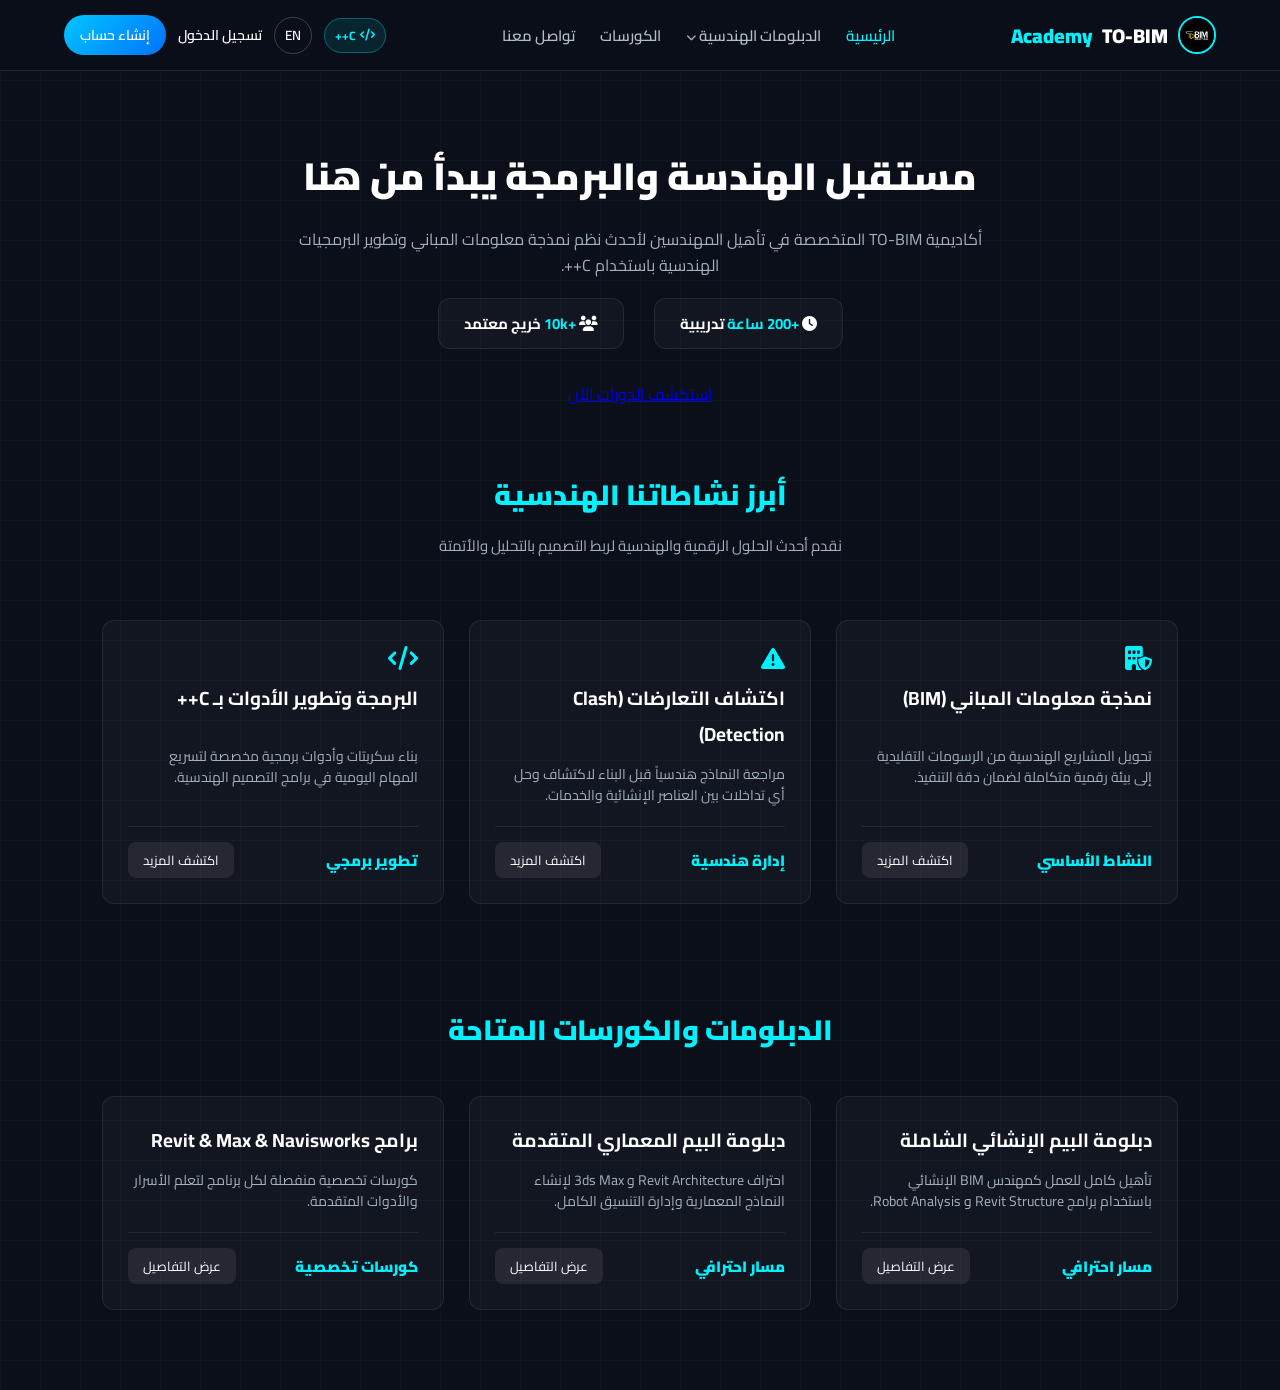
==== index.html @ 8591f216 "Refine course descriptions in index.html Updated course descriptions for clarity and removed unneces" ====
<!DOCTYPE html>
<html lang="ar" dir="rtl">
<head>
    <meta charset="UTF-8">
    <meta name="viewport" content="width=device-width, initial-scale=1.0">
    <title>TO-BIM Academy</title>
    <link rel="icon" type="image/jpeg" href="TOBIM.jpg">
    <link rel="stylesheet" href="css/style.css">
    <link href="https://fonts.googleapis.com/css2?family=Cairo:wght@300;400;600;700;900&display=swap" rel="stylesheet">
    <link rel="stylesheet" href="https://cdnjs.cloudflare.com/ajax/libs/font-awesome/6.4.0/css/all.min.css">
</head>
<body>
    <header class="header">
        <a href="index.html" class="logo">
            <img src="TOBIM.jpg" alt="TO-BIM Logo"> TO-BIM <span>Academy</span>
        </a>
        <nav class="navbar">
            <a href="index.html" class="active">الرئيسية</a>
            <div class="dropdown">
                <a href="#">الدبلومات الهندسية <i class="fas fa-chevron-down" style="font-size: 10px;"></i></a>
                <div class="dropdown-content">
                    <a href="structural-bim.html">البيم الإنشائي</a>
                    <a href="architectural-bim.html">البيم المعماري</a>
                </div>
            </div>
            <a href="courses.html">الكورسات</a>
            <a href="contact.html">تواصل معنا</a>
        </nav>
        <div class="header-actions">
            <span class="tech-badge"><i class="fa-solid fa-code"></i> C++</span>
            <button class="lang-btn">EN</button>
            <a href="#" class="login-btn">تسجيل الدخول</a>
            <a href="#" class="register-btn">إنشاء حساب</a>
        </div>
    </header>

    <section class="page-hero">
        <div>
            <h1>مستقبل الهندسة والبرمجة يبدأ من هنا</h1>
            <p>أكاديمية TO-BIM المتخصصة في تأهيل المهندسين لأحدث نظم نمذجة معلومات المباني وتطوير البرمجيات الهندسية باستخدام C++.</p>
            <div class="stats-bar">
                <div class="stat-item"><i class="fa-solid fa-clock"></i> <span>+200 ساعة</span> تدريبية</div>
                <div class="stat-item"><i class="fa-solid fa-users"></i> <span>+10k</span> خريج معتمد</div>
            </div>
            <a href="courses.html" class="btn btn-main">استكشف الدورات الآن</a>
        </div>
    </section>

    <div style="padding: 20px 8% 10px 8%; text-align: center;">
        <h2 style="font-size: 28px; font-weight: 900; margin-bottom: 10px; color: var(--accent-color);">أبرز نشاطاتنا الهندسية</h2>
        <p style="color: #a4b0be; font-size: 15px; margin-bottom: 30px;">نقدم أحدث الحلول الرقمية والهندسية لربط التصميم بالتحليل والأتمتة</p>
    </div>

    <div class="courses-container">
        <div class="course-card">
            <h3><i class="fa-solid fa-building-shield" style="color: var(--accent-color); margin-bottom: 10px; display: block; font-size: 24px;"></i> نمذجة معلومات المباني (BIM)</h3>
            <p>تحويل المشاريع الهندسية من الرسومات التقليدية إلى بيئة رقمية متكاملة لضمان دقة التنفيذ.</p>
            <div class="course-footer"><span class="price">النشاط الأساسي</span><a href="structural-bim.html" class="details-btn">اكتشف المزيد</a></div>
        </div>
        <div class="course-card">
            <h3><i class="fa-solid fa-triangle-exclamation" style="color: var(--accent-color); margin-bottom: 10px; display: block; font-size: 24px;"></i> اكتشاف التعارضات (Clash Detection)</h3>
            <p>مراجعة النماذج هندسياً قبل البناء لاكتشاف وحل أي تداخلات بين العناصر الإنشائية والخدمات.</p>
            <div class="course-footer"><span class="price">إدارة هندسية</span><a href="courses.html" class="details-btn">اكتشف المزيد</a></div>
        </div>
        <div class="course-card">
            <h3><i class="fa-solid fa-code" style="color: var(--accent-color); margin-bottom: 10px; display: block; font-size: 24px;"></i> البرمجة وتطوير الأدوات بـ C++</h3>
            <p>بناء سكربتات وأدوات برمجية مخصصة لتسريع المهام اليومية في برامج التصميم الهندسية.</p>
            <div class="course-footer"><span class="price">تطوير برمجي</span><a href="courses.html" class="details-btn">اكتشف المزيد</a></div>
        </div>
    </div>

    <div style="padding: 20px 8% 10px 8%; text-align: center;">
        <h2 style="font-size: 28px; font-weight: 900; margin-bottom: 10px; color: var(--accent-color);">الدبلومات والكورسات المتاحة</h2>
    </div>

    <div class="courses-container">
        <div class="course-card">
            <h3>دبلومة البيم الإنشائي الشاملة</h3>
            <p>تأهيل كامل للعمل كمهندس BIM الإنشائي باستخدام برامج Revit Structure و Robot Analysis.</p>
            <div class="course-footer"><span class="price">مسار احترافي</span><a href="structural-bim.html" class="details-btn">عرض التفاصيل</a></div>
        </div>
        <div class="course-card">
            <h3>دبلومة البيم المعماري المتقدمة</h3>
            <p>احتراف Revit Architecture و 3ds Max لإنشاء النماذج المعمارية وإدارة التنسيق الكامل.</p>
            <div class="course-footer"><span class="price">مسار احترافي</span><a href="architectural-bim.html" class="details-btn">عرض التفاصيل</a></div>
        </div>
        <div class="course-card">
            <h3>برامج Revit & Max & Navisworks</h3>
            <p>كورسات تخصصية منفصلة لكل برنامج لتعلم الأسرار والأدوات المتقدمة.</p>
            <div class="course-footer"><span class="price">كورسات تخصصية</span><a href="courses.html" class="details-btn">عرض التفاصيل</a></div>
        </div>
    </div>
    
    <script src="js/script.js"></script>
</body>
</html>
---- css/style.css ----
* {
    margin: 0;
    padding: 0;
    box-sizing: border-box;
    font-family: 'Cairo', sans-serif;
}

:root {
    --bg-main: #0b0f19;
    --text-color: #ffffff;
    --accent-color: #00f2fe;
}

body {
    background-color: var(--bg-main);
    color: var(--text-color);
    overflow-x: hidden;
    background-image: linear-gradient(rgba(255, 255, 255, 0.02) 1px, transparent 1px),
                      linear-gradient(90deg, rgba(255, 255, 255, 0.02) 1px, transparent 1px);
    background-size: 40px 40px;
}

.header {
    position: fixed;
    top: 0;
    left: 0;
    width: 100%;
    display: flex;
    justify-content: space-between;
    align-items: center;
    padding: 15px 5%;
    background: rgba(11, 15, 25, 0.95);
    backdrop-filter: blur(10px);
    z-index: 1000;
    border-bottom: 1px solid rgba(255, 255, 255, 0.1);
}

.logo {
    font-size: 20px;
    font-weight: 900;
    color: #fff;
    text-decoration: none;
    display: flex;
    align-items: center;
    gap: 10px;
}

.logo img {
    width: 38px;
    height: 38px;
    border-radius: 50%;
    object-fit: cover;
    border: 2px solid var(--accent-color);
}

.logo span {
    color: var(--accent-color);
}

.navbar {
    display: flex;
    align-items: center;
    gap: 25px;
}

.navbar a {
    text-decoration: none;
    color: #b2bec3;
    font-weight: 600;
    font-size: 15px;
    transition: 0.3s;
}

.navbar a:hover, .navbar a.active {
    color: var(--accent-color);
}

.dropdown {
    position: relative;
}

.dropdown-content {
    position: absolute;
    top: 100%;
    right: 0;
    background: #121826;
    min-width: 180px;
    box-shadow: 0 10px 25px rgba(0,0,0,0.5);
    border-radius: 8px;
    overflow: hidden;
    display: none;
    border: 1px solid rgba(255, 255, 255, 0.08);
    z-index: 1100;
}

.dropdown-content a {
    color: #fff;
    padding: 12px 16px;
    display: block;
    text-align: right;
    font-size: 14px;
}

.dropdown-content a:hover {
    background: rgba(0, 242, 254, 0.1);
    color: var(--accent-color);
}

.dropdown:hover .dropdown-content {
    display: block;
}

.header-actions {
    display: flex;
    align-items: center;
    gap: 12px;
}

.tech-badge {
    background: rgba(0, 242, 254, 0.1);
    color: var(--accent-color);
    border: 1px solid rgba(0, 242, 254, 0.3);
    padding: 5px 10px;
    border-radius: 20px;
    font-size: 12px;
    font-weight: 700;
    display: flex;
    align-items: center;
    gap: 5px;
}

.lang-btn {
    background: transparent;
    border: 1px solid rgba(255, 255, 255, 0.2);
    color: #fff;
    padding: 5px 10px;
    border-radius: 20px;
    cursor: pointer;
    font-weight: 600;
    transition: 0.3s;
}

.login-btn {
    color: #fff;
    text-decoration: none;
    font-weight: 600;
    font-size: 14px;
}

.register-btn {
    background: linear-gradient(135deg, #00c6ff, #0072ff);
    padding: 7px 16px;
    border-radius: 20px;
    color: #fff !important;
    font-weight: 600;
    text-decoration: none;
    font-size: 14px;
}

.page-hero {
    padding: 140px 5% 40px 5%;
    text-align: center;
}

.page-hero h1 {
    font-size: 38px;
    font-weight: 900;
    margin-bottom: 15px;
}

.page-hero p {
    font-size: 16px;
    color: #a4b0be;
    max-width: 700px;
    margin: 0 auto 20px auto;
    line-height: 1.6;
}

.stats-bar {
    display: flex;
    justify-content: center;
    gap: 30px;
    margin-bottom: 30px;
}

.stat-item {
    background: rgba(255, 255, 255, 0.03);
    border: 1px solid rgba(255, 255, 255, 0.08);
    padding: 10px 25px;
    border-radius: 12px;
    font-weight: 700;
    font-size: 15px;
}

.stat-item span {
    color: var(--accent-color);
}

.courses-container {
    padding: 20px 8% 80px 8%;
    display: grid;
    grid-template-columns: repeat(auto-fit, minmax(300px, 1fr));
    gap: 25px;
}

.course-card {
    background: rgba(255, 255, 255, 0.03);
    border: 1px solid rgba(255, 255, 255, 0.08);
    border-radius: 12px;
    padding: 25px;
    transition: 0.3s;
    display: flex;
    flex-direction: column;
    justify-content: space-between;
}

.course-card:hover {
    transform: translateY(-5px);
    border-color: var(--accent-color);
}

.course-card h3 {
    font-size: 19px;
    margin-bottom: 12px;
    color: #fff;
}

.course-card p {
    color: #a4b0be;
    font-size: 14px;
    line-height: 1.5;
    margin-bottom: 20px;
}

.course-footer {
    display: flex;
    justify-content: space-between;
    align-items: center;
    border-top: 1px solid rgba(255, 255, 255, 0.08);
    padding-top: 15px;
}

.price {
    font-weight: 900;
    color: var(--accent-color);
    font-size: 15px;
}

.details-btn {
    text-decoration: none;
    color: #fff;
    background: rgba(255, 255, 255, 0.08);
    padding: 6px 15px;
    border-radius: 8px;
    font-size: 13px;
    transition: 0.3s;
}

.details-btn:hover {
    background: var(--accent-color);
    color: #0b0f19;
}

body.structural-theme {
    --bg-main: #121212;
    --accent-color: #fbc531;
}
body.structural-theme .page-hero h1 { color: #fbc531; }
body.structural-theme .register-btn { background: #fbc531; color: #121212 !important; }

body.architectural-theme {
    --bg-main: #0c1b2a;
    --accent-color: #48dbfb;
}
body.architectural-theme .page-hero h1 { color: #48dbfb; }
body.architectural-theme .register-btn { background: #48dbfb; color: #0c1b2a !important; }

body.contact-theme {
    --bg-main: #0f172a;
    --accent-color: #06b6d4;
}
body.contact-theme .page-hero h1 { color: #06b6d4; }
body.contact-theme .register-btn { background: #06b6d4; color: #0f172a !important; }
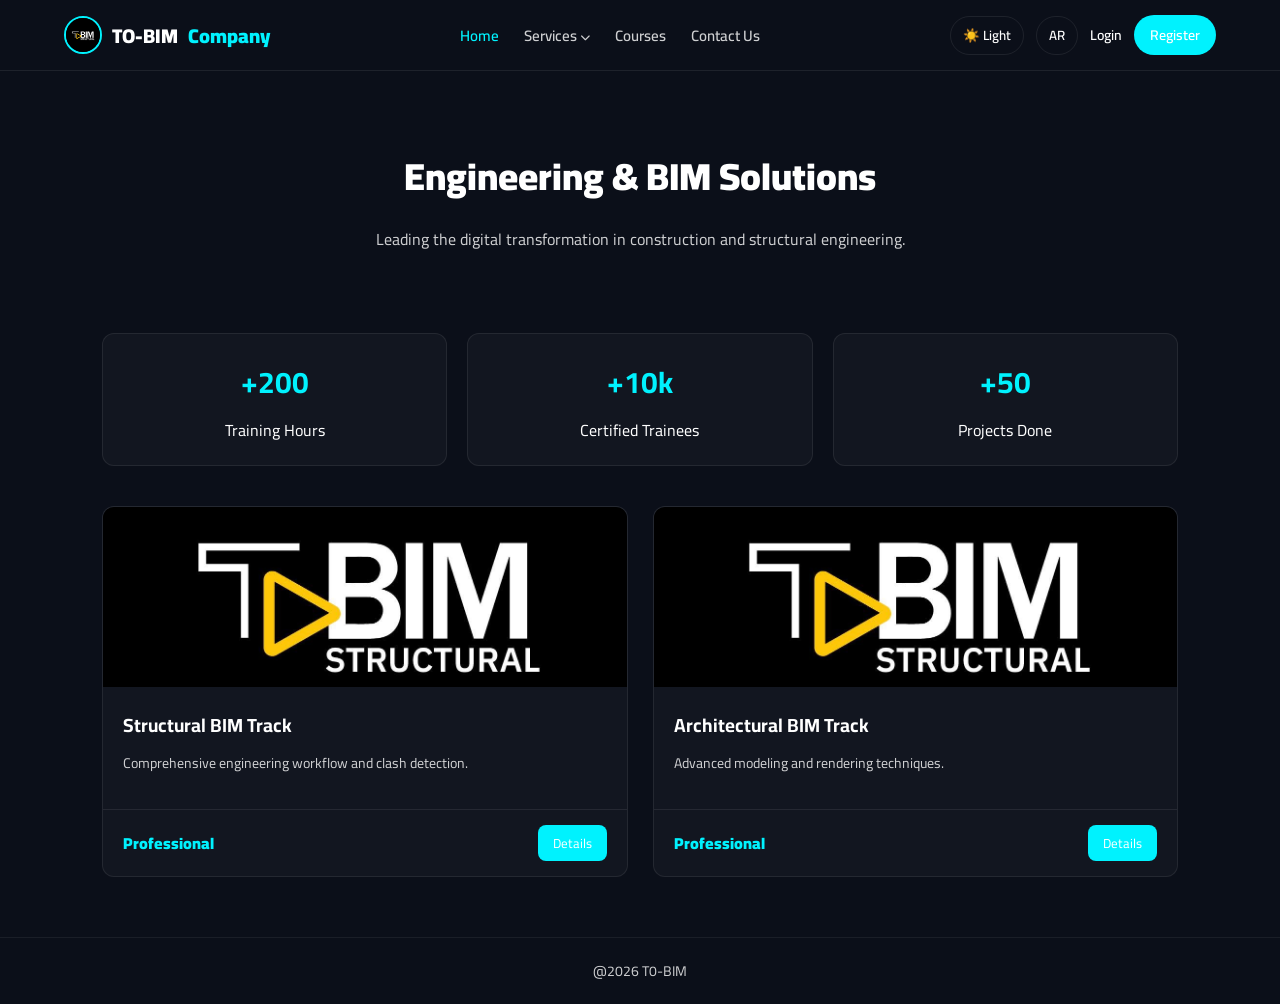
==== commit 6c8b6fd8: "Update index.html for language and content changes" ====
--- a/index.html
+++ b/index.html
@@ -1,96 +1,89 @@
 <!DOCTYPE html>
-<html lang="ar" dir="rtl">
+<html lang="en" dir="ltr">
 <head>
     <meta charset="UTF-8">
     <meta name="viewport" content="width=device-width, initial-scale=1.0">
-    <title>TO-BIM Academy</title>
+    <title>TO-BIM</title>
     <link rel="icon" type="image/jpeg" href="TOBIM.jpg">
     <link rel="stylesheet" href="css/style.css">
     <link href="https://fonts.googleapis.com/css2?family=Cairo:wght@300;400;600;700;900&display=swap" rel="stylesheet">
     <link rel="stylesheet" href="https://cdnjs.cloudflare.com/ajax/libs/font-awesome/6.4.0/css/all.min.css">
 </head>
-<body>
+<body class="dark-mode">
     <header class="header">
         <a href="index.html" class="logo">
-            <img src="TOBIM.jpg" alt="TO-BIM Logo"> TO-BIM <span>Academy</span>
+            <img src="TOBIM.jpg" alt="TO-BIM Logo"> TO-BIM <span>Company</span>
         </a>
         <nav class="navbar">
-            <a href="index.html" class="active">الرئيسية</a>
+            <a href="index.html" class="active">Home</a>
             <div class="dropdown">
-                <a href="#">الدبلومات الهندسية <i class="fas fa-chevron-down" style="font-size: 10px;"></i></a>
+                <a href="#">Services <i class="fas fa-chevron-down" style="font-size: 10px;"></i></a>
                 <div class="dropdown-content">
-                    <a href="structural-bim.html">البيم الإنشائي</a>
-                    <a href="architectural-bim.html">البيم المعماري</a>
+                    <a href="structural-bim.html">Structural BIM</a>
+                    <a href="architectural-bim.html">Architectural BIM</a>
                 </div>
             </div>
-            <a href="courses.html">الكورسات</a>
-            <a href="contact.html">تواصل معنا</a>
+            <a href="courses.html">Courses</a>
+            <a href="contact.html">Contact Us</a>
         </nav>
         <div class="header-actions">
-            <span class="tech-badge"><i class="fa-solid fa-code"></i> C++</span>
-            <button class="lang-btn">EN</button>
-            <a href="#" class="login-btn">تسجيل الدخول</a>
-            <a href="#" class="register-btn">إنشاء حساب</a>
+            <button class="mode-btn">☀️ Light</button>
+            <button class="lang-btn">AR</button>
+            <a href="#" class="login-btn">Login</a>
+            <a href="#" class="register-btn">Register</a>
         </div>
     </header>
 
     <section class="page-hero">
         <div>
-            <h1>مستقبل الهندسة والبرمجة يبدأ من هنا</h1>
-            <p>أكاديمية TO-BIM المتخصصة في تأهيل المهندسين لأحدث نظم نمذجة معلومات المباني وتطوير البرمجيات الهندسية باستخدام C++.</p>
-            <div class="stats-bar">
-                <div class="stat-item"><i class="fa-solid fa-clock"></i> <span>+200 ساعة</span> تدريبية</div>
-                <div class="stat-item"><i class="fa-solid fa-users"></i> <span>+10k</span> خريج معتمد</div>
-            </div>
-            <a href="courses.html" class="btn btn-main">استكشف الدورات الآن</a>
+            <h1>Engineering & BIM Solutions</h1>
+            <p>Leading the digital transformation in construction and structural engineering.</p>
         </div>
     </section>
 
-    <div style="padding: 20px 8% 10px 8%; text-align: center;">
-        <h2 style="font-size: 28px; font-weight: 900; margin-bottom: 10px; color: var(--accent-color);">أبرز نشاطاتنا الهندسية</h2>
-        <p style="color: #a4b0be; font-size: 15px; margin-bottom: 30px;">نقدم أحدث الحلول الرقمية والهندسية لربط التصميم بالتحليل والأتمتة</p>
+    <div class="stats-container">
+        <div class="stat-card">
+            <h3>+200</h3>
+            <p>Training Hours</p>
+        </div>
+        <div class="stat-card">
+            <h3>+10k</h3>
+            <p>Certified Trainees</p>
+        </div>
+        <div class="stat-card">
+            <h3>+50</h3>
+            <p>Projects Done</p>
+        </div>
     </div>
 
     <div class="courses-container">
         <div class="course-card">
-            <h3><i class="fa-solid fa-building-shield" style="color: var(--accent-color); margin-bottom: 10px; display: block; font-size: 24px;"></i> نمذجة معلومات المباني (BIM)</h3>
-            <p>تحويل المشاريع الهندسية من الرسومات التقليدية إلى بيئة رقمية متكاملة لضمان دقة التنفيذ.</p>
-            <div class="course-footer"><span class="price">النشاط الأساسي</span><a href="structural-bim.html" class="details-btn">اكتشف المزيد</a></div>
+            <img src="TOBIM.jpg" alt="Structural Project">
+            <div class="course-content">
+                <h3>Structural BIM Track</h3>
+                <p>Comprehensive engineering workflow and clash detection.</p>
+            </div>
+            <div class="course-footer">
+                <span class="price">Professional</span>
+                <a href="structural-bim.html" class="details-btn">Details</a>
+            </div>
         </div>
         <div class="course-card">
-            <h3><i class="fa-solid fa-triangle-exclamation" style="color: var(--accent-color); margin-bottom: 10px; display: block; font-size: 24px;"></i> اكتشاف التعارضات (Clash Detection)</h3>
-            <p>مراجعة النماذج هندسياً قبل البناء لاكتشاف وحل أي تداخلات بين العناصر الإنشائية والخدمات.</p>
-            <div class="course-footer"><span class="price">إدارة هندسية</span><a href="courses.html" class="details-btn">اكتشف المزيد</a></div>
-        </div>
-        <div class="course-card">
-            <h3><i class="fa-solid fa-code" style="color: var(--accent-color); margin-bottom: 10px; display: block; font-size: 24px;"></i> البرمجة وتطوير الأدوات بـ C++</h3>
-            <p>بناء سكربتات وأدوات برمجية مخصصة لتسريع المهام اليومية في برامج التصميم الهندسية.</p>
-            <div class="course-footer"><span class="price">تطوير برمجي</span><a href="courses.html" class="details-btn">اكتشف المزيد</a></div>
+            <img src="TOBIM.jpg" alt="Architectural Project">
+            <div class="course-content">
+                <h3>Architectural BIM Track</h3>
+                <p>Advanced modeling and rendering techniques.</p>
+            </div>
+            <div class="course-footer">
+                <span class="price">Professional</span>
+                <a href="architectural-bim.html" class="details-btn">Details</a>
+            </div>
         </div>
     </div>
 
-    <div style="padding: 20px 8% 10px 8%; text-align: center;">
-        <h2 style="font-size: 28px; font-weight: 900; margin-bottom: 10px; color: var(--accent-color);">الدبلومات والكورسات المتاحة</h2>
-    </div>
-
-    <div class="courses-container">
-        <div class="course-card">
-            <h3>دبلومة البيم الإنشائي الشاملة</h3>
-            <p>تأهيل كامل للعمل كمهندس BIM الإنشائي باستخدام برامج Revit Structure و Robot Analysis.</p>
-            <div class="course-footer"><span class="price">مسار احترافي</span><a href="structural-bim.html" class="details-btn">عرض التفاصيل</a></div>
-        </div>
-        <div class="course-card">
-            <h3>دبلومة البيم المعماري المتقدمة</h3>
-            <p>احتراف Revit Architecture و 3ds Max لإنشاء النماذج المعمارية وإدارة التنسيق الكامل.</p>
-            <div class="course-footer"><span class="price">مسار احترافي</span><a href="architectural-bim.html" class="details-btn">عرض التفاصيل</a></div>
-        </div>
-        <div class="course-card">
-            <h3>برامج Revit & Max & Navisworks</h3>
-            <p>كورسات تخصصية منفصلة لكل برنامج لتعلم الأسرار والأدوات المتقدمة.</p>
-            <div class="course-footer"><span class="price">كورسات تخصصية</span><a href="courses.html" class="details-btn">عرض التفاصيل</a></div>
-        </div>
-    </div>
-    
+    <footer>
+        @2026 T0-BIM
+    </footer>
     <script src="js/script.js"></script>
 </body>
 </html>
--- a/css/style.css
+++ b/css/style.css
@@ -3,11 +3,22 @@
     padding: 0;
     box-sizing: border-box;
     font-family: 'Cairo', sans-serif;
+    transition: background 0.3s, color 0.3s;
 }
 
 :root {
+    --bg-main: #ffffff;
+    --text-color: #111111;
+    --card-bg: #f5f6fa;
+    --border-color: #dcdde1;
+    --accent-color: #2f3640;
+}
+
+body.dark-mode {
     --bg-main: #0b0f19;
     --text-color: #ffffff;
+    --card-bg: rgba(255, 255, 255, 0.03);
+    --border-color: rgba(255, 255, 255, 0.08);
     --accent-color: #00f2fe;
 }
 
@@ -15,9 +26,6 @@
     background-color: var(--bg-main);
     color: var(--text-color);
     overflow-x: hidden;
-    background-image: linear-gradient(rgba(255, 255, 255, 0.02) 1px, transparent 1px),
-                      linear-gradient(90deg, rgba(255, 255, 255, 0.02) 1px, transparent 1px);
-    background-size: 40px 40px;
 }
 
 .header {
@@ -29,16 +37,16 @@
     justify-content: space-between;
     align-items: center;
     padding: 15px 5%;
-    background: rgba(11, 15, 25, 0.95);
+    background: var(--bg-main);
     backdrop-filter: blur(10px);
     z-index: 1000;
-    border-bottom: 1px solid rgba(255, 255, 255, 0.1);
+    border-bottom: 1px solid var(--border-color);
 }
 
 .logo {
     font-size: 20px;
     font-weight: 900;
-    color: #fff;
+    color: var(--text-color);
     text-decoration: none;
     display: flex;
     align-items: center;
@@ -65,13 +73,15 @@
 
 .navbar a {
     text-decoration: none;
-    color: #b2bec3;
+    color: var(--text-color);
     font-weight: 600;
     font-size: 15px;
+    opacity: 0.8;
     transition: 0.3s;
 }
 
 .navbar a:hover, .navbar a.active {
+    opacity: 1;
     color: var(--accent-color);
 }
 
@@ -83,26 +93,26 @@
     position: absolute;
     top: 100%;
     right: 0;
-    background: #121826;
+    background: var(--bg-main);
     min-width: 180px;
-    box-shadow: 0 10px 25px rgba(0,0,0,0.5);
+    box-shadow: 0 10px 25px rgba(0,0,0,0.2);
     border-radius: 8px;
     overflow: hidden;
     display: none;
-    border: 1px solid rgba(255, 255, 255, 0.08);
+    border: 1px solid var(--border-color);
     z-index: 1100;
 }
 
 .dropdown-content a {
-    color: #fff;
+    color: var(--text-color);
     padding: 12px 16px;
     display: block;
-    text-align: right;
+    text-align: left;
     font-size: 14px;
 }
 
 .dropdown-content a:hover {
-    background: rgba(0, 242, 254, 0.1);
+    background: rgba(0, 0, 0, 0.05);
     color: var(--accent-color);
 }
 
@@ -116,42 +126,28 @@
     gap: 12px;
 }
 
-.tech-badge {
-    background: rgba(0, 242, 254, 0.1);
-    color: var(--accent-color);
-    border: 1px solid rgba(0, 242, 254, 0.3);
-    padding: 5px 10px;
-    border-radius: 20px;
-    font-size: 12px;
-    font-weight: 700;
-    display: flex;
-    align-items: center;
-    gap: 5px;
-}
-
-.lang-btn {
+.mode-btn, .lang-btn {
     background: transparent;
-    border: 1px solid rgba(255, 255, 255, 0.2);
-    color: #fff;
-    padding: 5px 10px;
+    border: 1px solid var(--border-color);
+    color: var(--text-color);
+    padding: 6px 12px;
     border-radius: 20px;
     cursor: pointer;
     font-weight: 600;
-    transition: 0.3s;
 }
 
 .login-btn {
-    color: #fff;
+    color: var(--text-color);
     text-decoration: none;
     font-weight: 600;
     font-size: 14px;
 }
 
 .register-btn {
-    background: linear-gradient(135deg, #00c6ff, #0072ff);
+    background: var(--accent-color);
     padding: 7px 16px;
     border-radius: 20px;
-    color: #fff !important;
+    color: #ffffff !important;
     font-weight: 600;
     text-decoration: none;
     font-size: 14px;
@@ -170,114 +166,128 @@
 
 .page-hero p {
     font-size: 16px;
-    color: #a4b0be;
+    opacity: 0.8;
     max-width: 700px;
     margin: 0 auto 20px auto;
     line-height: 1.6;
 }
 
-.stats-bar {
-    display: flex;
-    justify-content: center;
-    gap: 30px;
-    margin-bottom: 30px;
-}
-
-.stat-item {
-    background: rgba(255, 255, 255, 0.03);
-    border: 1px solid rgba(255, 255, 255, 0.08);
-    padding: 10px 25px;
+.stats-container {
+    display: grid;
+    grid-template-columns: repeat(auto-fit, minmax(200px, 1fr));
+    gap: 20px;
+    padding: 20px 8%;
+}
+
+.stat-card {
+    background: var(--card-bg);
+    border: 1px solid var(--border-color);
+    padding: 20px;
     border-radius: 12px;
-    font-weight: 700;
-    font-size: 15px;
-}
-
-.stat-item span {
-    color: var(--accent-color);
+    text-align: center;
+}
+
+.stat-card h3 {
+    font-size: 30px;
+    color: var(--accent-color);
+    margin-bottom: 5px;
 }
 
 .courses-container {
-    padding: 20px 8% 80px 8%;
+    padding: 20px 8% 60px 8%;
     display: grid;
     grid-template-columns: repeat(auto-fit, minmax(300px, 1fr));
     gap: 25px;
 }
 
 .course-card {
-    background: rgba(255, 255, 255, 0.03);
-    border: 1px solid rgba(255, 255, 255, 0.08);
+    background: var(--card-bg);
+    border: 1px solid var(--border-color);
     border-radius: 12px;
-    padding: 25px;
-    transition: 0.3s;
+    overflow: hidden;
     display: flex;
     flex-direction: column;
     justify-content: space-between;
 }
 
-.course-card:hover {
-    transform: translateY(-5px);
-    border-color: var(--accent-color);
+.course-card img {
+    width: 100%;
+    height: 180px;
+    object-fit: cover;
+}
+
+.course-content {
+    padding: 20px;
 }
 
 .course-card h3 {
     font-size: 19px;
-    margin-bottom: 12px;
-    color: #fff;
+    margin-bottom: 10px;
 }
 
 .course-card p {
-    color: #a4b0be;
-    font-size: 14px;
+    font-size: 14px;
+    opacity: 0.8;
+    margin-bottom: 15px;
     line-height: 1.5;
-    margin-bottom: 20px;
 }
 
 .course-footer {
     display: flex;
     justify-content: space-between;
     align-items: center;
-    border-top: 1px solid rgba(255, 255, 255, 0.08);
-    padding-top: 15px;
+    padding: 15px 20px;
+    border-top: 1px solid var(--border-color);
 }
 
 .price {
     font-weight: 900;
     color: var(--accent-color);
-    font-size: 15px;
 }
 
 .details-btn {
     text-decoration: none;
-    color: #fff;
-    background: rgba(255, 255, 255, 0.08);
+    background: var(--accent-color);
+    color: #ffffff;
     padding: 6px 15px;
     border-radius: 8px;
     font-size: 13px;
-    transition: 0.3s;
-}
-
-.details-btn:hover {
-    background: var(--accent-color);
-    color: #0b0f19;
+}
+
+footer {
+    text-align: center;
+    padding: 20px;
+    border-top: 1px solid var(--border-color);
+    font-size: 14px;
+    opacity: 0.8;
 }
 
 body.structural-theme {
+    --bg-main: #ffffff;
+    --text-color: #111111;
+    --card-bg: #fffdf0;
+    --border-color: #e1b12c;
+    --accent-color: #d4ac0d;
+}
+body.structural-theme.dark-mode {
     --bg-main: #121212;
+    --text-color: #ffffff;
+    --card-bg: rgba(251, 197, 49, 0.05);
+    --border-color: #fbc531;
     --accent-color: #fbc531;
 }
-body.structural-theme .page-hero h1 { color: #fbc531; }
-body.structural-theme .register-btn { background: #fbc531; color: #121212 !important; }
 
 body.architectural-theme {
+    --bg-main: #ffffff;
+    --text-color: #111111;
+    --card-bg: #f0f9ff;
+    --border-color: #0097e6;
+    --accent-color: #0097e6;
+}
+body.architectural-theme.dark-mode {
     --bg-main: #0c1b2a;
+    --text-color: #ffffff;
+    --card-bg: rgba(72, 219, 251, 0.05);
+    --border-color: #48dbfb;
     --accent-color: #48dbfb;
 }
-body.architectural-theme .page-hero h1 { color: #48dbfb; }
-body.architectural-theme .register-btn { background: #48dbfb; color: #0c1b2a !important; }
-
-body.contact-theme {
-    --bg-main: #0f172a;
-    --accent-color: #06b6d4;
-}
-body.contact-theme .page-hero h1 { color: #06b6d4; }
-body.contact-theme .register-btn { background: #06b6d4; color: #0f172a !important; }
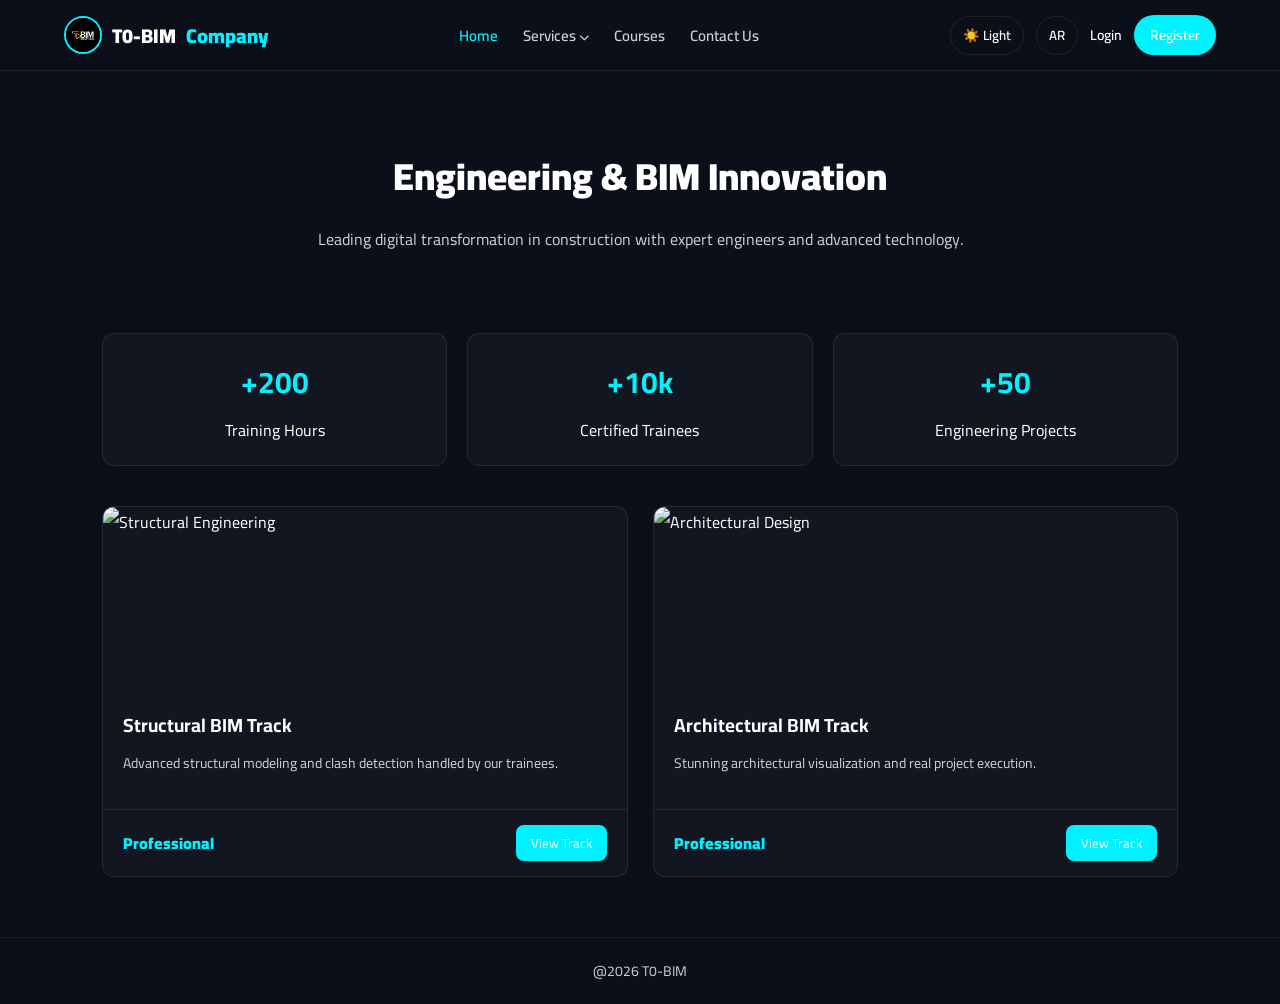
==== commit f821524f: "Update title and content for T0-BIM website" ====
--- a/index.html
+++ b/index.html
@@ -3,7 +3,7 @@
 <head>
     <meta charset="UTF-8">
     <meta name="viewport" content="width=device-width, initial-scale=1.0">
-    <title>TO-BIM</title>
+    <title>T0-BIM - Engineering Solutions</title>
     <link rel="icon" type="image/jpeg" href="TOBIM.jpg">
     <link rel="stylesheet" href="css/style.css">
     <link href="https://fonts.googleapis.com/css2?family=Cairo:wght@300;400;600;700;900&display=swap" rel="stylesheet">
@@ -12,7 +12,7 @@
 <body class="dark-mode">
     <header class="header">
         <a href="index.html" class="logo">
-            <img src="TOBIM.jpg" alt="TO-BIM Logo"> TO-BIM <span>Company</span>
+            <img src="TOBIM.jpg" alt="T0-BIM Logo"> T0-BIM <span>Company</span>
         </a>
         <nav class="navbar">
             <a href="index.html" class="active">Home</a>
@@ -36,8 +36,8 @@
 
     <section class="page-hero">
         <div>
-            <h1>Engineering & BIM Solutions</h1>
-            <p>Leading the digital transformation in construction and structural engineering.</p>
+            <h1>Engineering & BIM Innovation</h1>
+            <p>Leading digital transformation in construction with expert engineers and advanced technology.</p>
         </div>
     </section>
 
@@ -52,31 +52,31 @@
         </div>
         <div class="stat-card">
             <h3>+50</h3>
-            <p>Projects Done</p>
+            <p>Engineering Projects</p>
         </div>
     </div>
 
     <div class="courses-container">
         <div class="course-card">
-            <img src="TOBIM.jpg" alt="Structural Project">
+            <img src="https://images.unsplash.com/photo-1503387762-592deb58ef4e?auto=format&fit=crop&w=600&q=80" alt="Structural Engineering">
             <div class="course-content">
                 <h3>Structural BIM Track</h3>
-                <p>Comprehensive engineering workflow and clash detection.</p>
+                <p>Advanced structural modeling and clash detection handled by our trainees.</p>
             </div>
             <div class="course-footer">
                 <span class="price">Professional</span>
-                <a href="structural-bim.html" class="details-btn">Details</a>
+                <a href="structural-bim.html" class="details-btn">View Track</a>
             </div>
         </div>
         <div class="course-card">
-            <img src="TOBIM.jpg" alt="Architectural Project">
+            <img src="https://images.unsplash.com/photo-1541888946425-d0fbb18f1f3e?auto=format&fit=crop&w=600&q=80" alt="Architectural Design">
             <div class="course-content">
                 <h3>Architectural BIM Track</h3>
-                <p>Advanced modeling and rendering techniques.</p>
+                <p>Stunning architectural visualization and real project execution.</p>
             </div>
             <div class="course-footer">
                 <span class="price">Professional</span>
-                <a href="architectural-bim.html" class="details-btn">Details</a>
+                <a href="architectural-bim.html" class="details-btn">View Track</a>
             </div>
         </div>
     </div>
--- a/css/style.css
+++ b/css/style.css
@@ -262,6 +262,112 @@
     opacity: 0.8;
 }
 
+.course-details-layout {
+    display: grid;
+    grid-template-columns: 2fr 1fr;
+    gap: 40px;
+    padding: 40px 8% 80px 8%;
+    align-items: start;
+}
+
+@media (max-width: 900px) {
+    .course-details-layout {
+        grid-template-columns: 1fr;
+    }
+}
+
+.course-tabs {
+    display: flex;
+    gap: 15px;
+    margin-bottom: 25px;
+    border-bottom: 1px solid var(--border-color);
+    padding-bottom: 10px;
+}
+
+.tab-btn {
+    background: transparent;
+    border: none;
+    color: var(--text-color);
+    font-size: 16px;
+    font-weight: 700;
+    cursor: pointer;
+    padding: 8px 16px;
+    border-radius: 8px;
+    opacity: 0.6;
+    transition: 0.3s;
+}
+
+.tab-btn.active, .tab-btn:hover {
+    opacity: 1;
+    background: var(--card-bg);
+    border: 1px solid var(--border-color);
+    color: var(--accent-color);
+}
+
+.tab-content {
+    display: none;
+}
+
+.tab-content.active {
+    display: block;
+}
+
+.enroll-card {
+    background: var(--card-bg);
+    border: 1px solid var(--border-color);
+    border-radius: 16px;
+    padding: 25px;
+    position: sticky;
+    top: 100px;
+}
+
+.enroll-card img {
+    width: 100%;
+    height: 160px;
+    object-fit: cover;
+    border-radius: 10px;
+    margin-bottom: 20px;
+}
+
+.price-tag {
+    font-size: 28px;
+    font-weight: 900;
+    color: var(--accent-color);
+    margin-bottom: 20px;
+}
+
+.features-list {
+    list-style: none;
+    margin-bottom: 25px;
+}
+
+.features-list li {
+    font-size: 14px;
+    margin-bottom: 12px;
+    opacity: 0.9;
+    display: flex;
+    align-items: center;
+    gap: 10px;
+}
+
+.features-list li i {
+    color: #2ecc71;
+}
+
+.enroll-btn {
+    display: block;
+    width: 100%;
+    text-align: center;
+    background: linear-gradient(135deg, #00c6ff, #0072ff);
+    color: #ffffff;
+    padding: 12px;
+    border-radius: 30px;
+    font-weight: 700;
+    text-decoration: none;
+    box-shadow: 0 4px 15px rgba(0, 114, 255, 0.3);
+    transition: 0.3s;
+}
+
 body.structural-theme {
     --bg-main: #ffffff;
     --text-color: #111111;
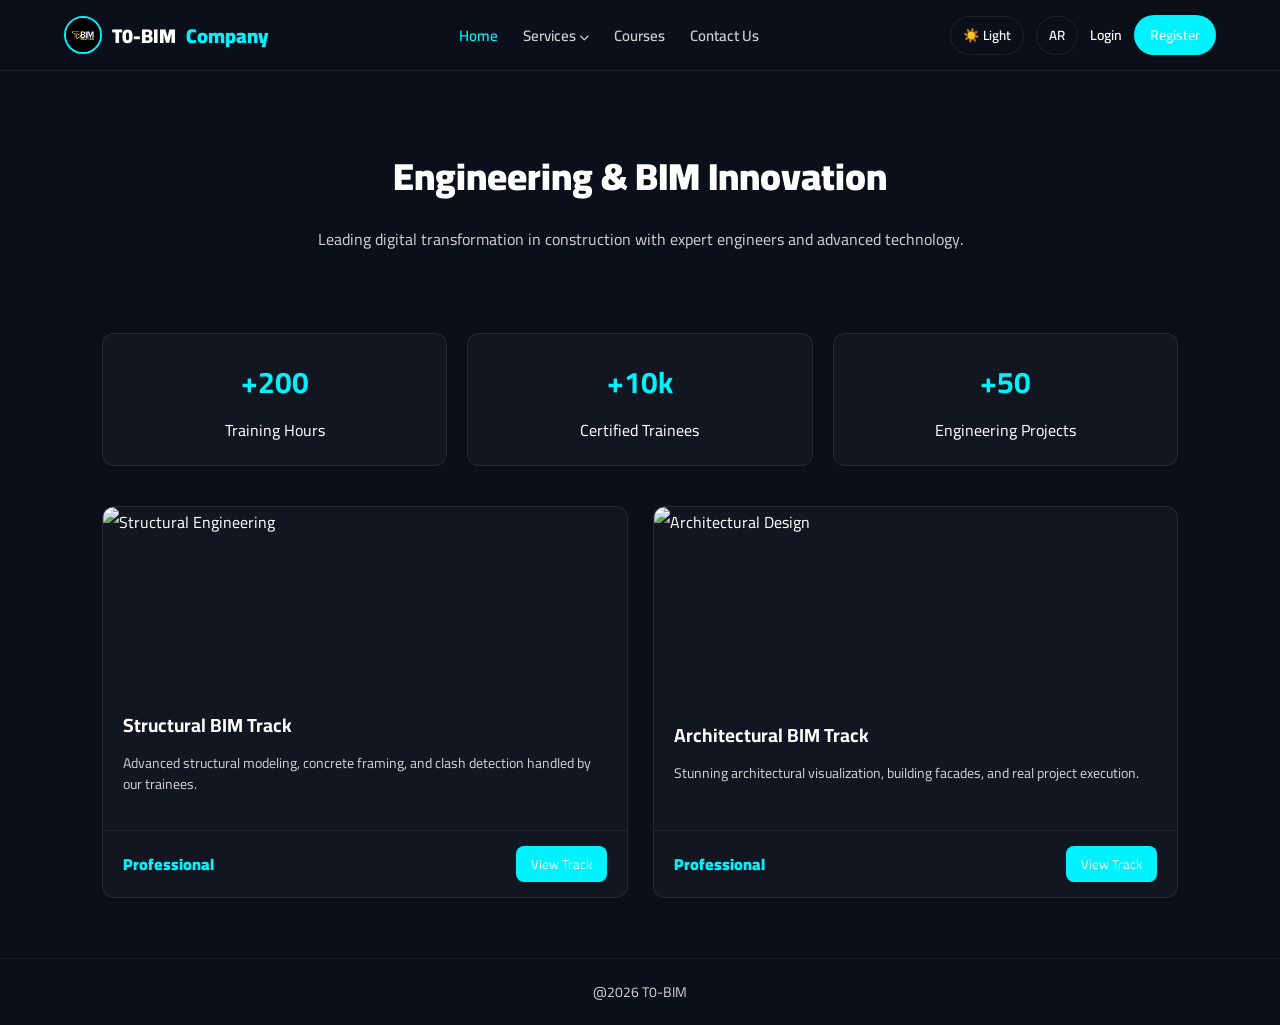
==== commit 91641892: "Modify course images and enhance descriptions Updated course descriptions and images in the courses " ====
--- a/index.html
+++ b/index.html
@@ -29,8 +29,8 @@
         <div class="header-actions">
             <button class="mode-btn">☀️ Light</button>
             <button class="lang-btn">AR</button>
-            <a href="#" class="login-btn">Login</a>
-            <a href="#" class="register-btn">Register</a>
+            <a href="login.html" class="login-btn">Login</a>
+            <a href="register.html" class="register-btn">Register</a>
         </div>
     </header>
 
@@ -58,10 +58,10 @@
 
     <div class="courses-container">
         <div class="course-card">
-            <img src="https://images.unsplash.com/photo-1503387762-592deb58ef4e?auto=format&fit=crop&w=600&q=80" alt="Structural Engineering">
+            <img src="https://images.unsplash.com/photo-1590381105924-c72589b9ef3f?auto=format&fit=crop&w=600&q=80" alt="Structural Engineering">
             <div class="course-content">
                 <h3>Structural BIM Track</h3>
-                <p>Advanced structural modeling and clash detection handled by our trainees.</p>
+                <p>Advanced structural modeling, concrete framing, and clash detection handled by our trainees.</p>
             </div>
             <div class="course-footer">
                 <span class="price">Professional</span>
@@ -69,10 +69,10 @@
             </div>
         </div>
         <div class="course-card">
-            <img src="https://images.unsplash.com/photo-1541888946425-d0fbb18f1f3e?auto=format&fit=crop&w=600&q=80" alt="Architectural Design">
+            <img src="https://images.unsplash.com/photo-1486406146926-c627a92ad1ab?auto=format&fit=crop&w=600&q=80" alt="Architectural Design">
             <div class="course-content">
                 <h3>Architectural BIM Track</h3>
-                <p>Stunning architectural visualization and real project execution.</p>
+                <p>Stunning architectural visualization, building facades, and real project execution.</p>
             </div>
             <div class="course-footer">
                 <span class="price">Professional</span>
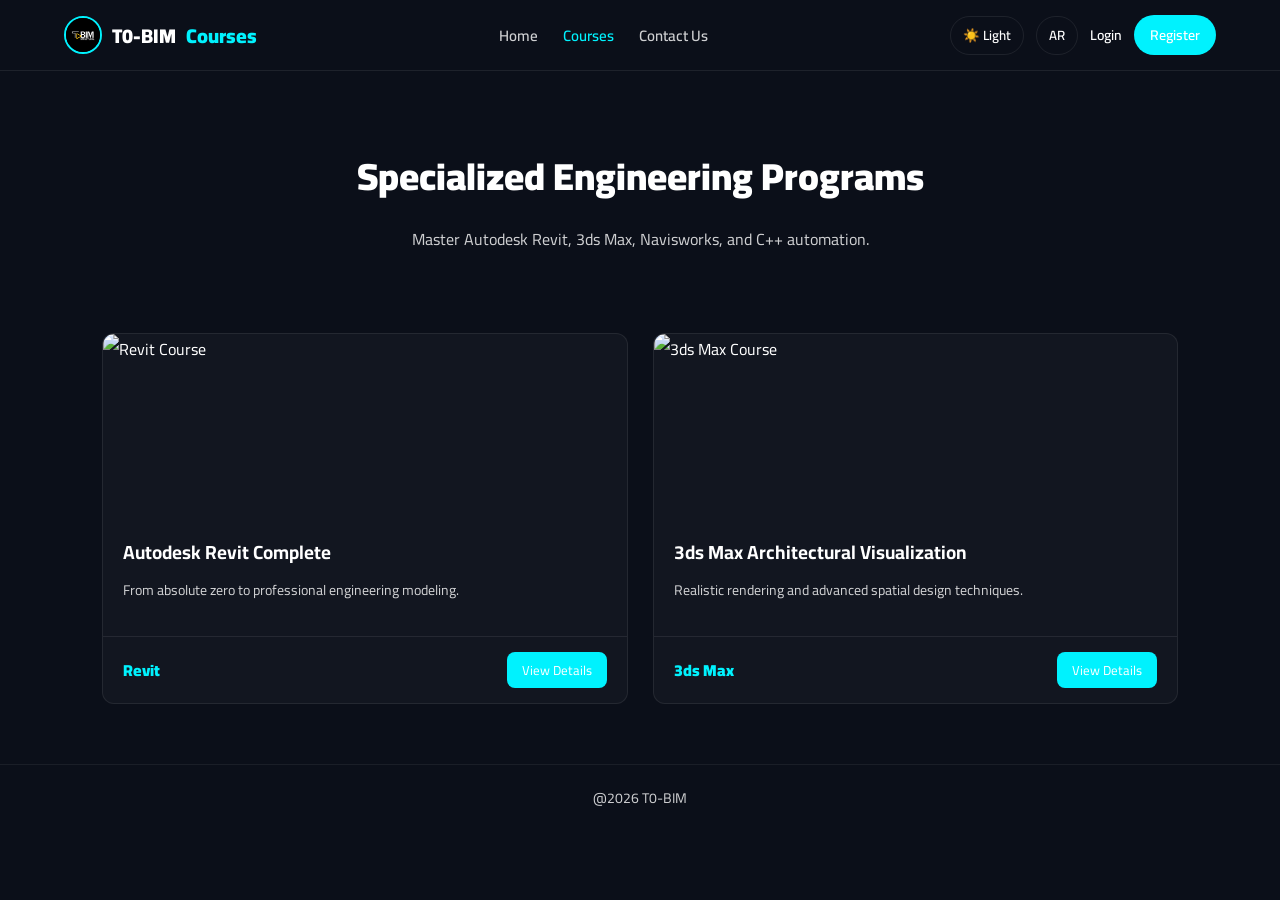
==== commit 62c510a2: "Update title and course details in index.html" ====
--- a/index.html
+++ b/index.html
@@ -3,7 +3,7 @@
 <head>
     <meta charset="UTF-8">
     <meta name="viewport" content="width=device-width, initial-scale=1.0">
-    <title>T0-BIM - Engineering Solutions</title>
+    <title>Courses - T0-BIM</title>
     <link rel="icon" type="image/jpeg" href="TOBIM.jpg">
     <link rel="stylesheet" href="css/style.css">
     <link href="https://fonts.googleapis.com/css2?family=Cairo:wght@300;400;600;700;900&display=swap" rel="stylesheet">
@@ -12,18 +12,11 @@
 <body class="dark-mode">
     <header class="header">
         <a href="index.html" class="logo">
-            <img src="TOBIM.jpg" alt="T0-BIM Logo"> T0-BIM <span>Company</span>
+            <img src="TOBIM.jpg" alt="T0-BIM Logo"> T0-BIM <span>Courses</span>
         </a>
         <nav class="navbar">
-            <a href="index.html" class="active">Home</a>
-            <div class="dropdown">
-                <a href="#">Services <i class="fas fa-chevron-down" style="font-size: 10px;"></i></a>
-                <div class="dropdown-content">
-                    <a href="structural-bim.html">Structural BIM</a>
-                    <a href="architectural-bim.html">Architectural BIM</a>
-                </div>
-            </div>
-            <a href="courses.html">Courses</a>
+            <a href="index.html">Home</a>
+            <a href="courses.html" class="active">Courses</a>
             <a href="contact.html">Contact Us</a>
         </nav>
         <div class="header-actions">
@@ -36,47 +29,32 @@
 
     <section class="page-hero">
         <div>
-            <h1>Engineering & BIM Innovation</h1>
-            <p>Leading digital transformation in construction with expert engineers and advanced technology.</p>
+            <h1>Specialized Engineering Programs</h1>
+            <p>Master Autodesk Revit, 3ds Max, Navisworks, and C++ automation.</p>
         </div>
     </section>
 
-    <div class="stats-container">
-        <div class="stat-card">
-            <h3>+200</h3>
-            <p>Training Hours</p>
-        </div>
-        <div class="stat-card">
-            <h3>+10k</h3>
-            <p>Certified Trainees</p>
-        </div>
-        <div class="stat-card">
-            <h3>+50</h3>
-            <p>Engineering Projects</p>
-        </div>
-    </div>
-
     <div class="courses-container">
         <div class="course-card">
-            <img src="https://images.unsplash.com/photo-1590381105924-c72589b9ef3f?auto=format&fit=crop&w=600&q=80" alt="Structural Engineering">
+            <img src="https://images.unsplash.com/photo-1590381105924-c72589b9ef3f?auto=format&fit=crop&w=600&q=80" alt="Revit Course">
             <div class="course-content">
-                <h3>Structural BIM Track</h3>
-                <p>Advanced structural modeling, concrete framing, and clash detection handled by our trainees.</p>
+                <h3>Autodesk Revit Complete</h3>
+                <p>From absolute zero to professional engineering modeling.</p>
             </div>
             <div class="course-footer">
-                <span class="price">Professional</span>
-                <a href="structural-bim.html" class="details-btn">View Track</a>
+                <span class="price">Revit</span>
+                <a href="course-details.html" class="details-btn">View Details</a>
             </div>
         </div>
         <div class="course-card">
-            <img src="https://images.unsplash.com/photo-1486406146926-c627a92ad1ab?auto=format&fit=crop&w=600&q=80" alt="Architectural Design">
+            <img src="https://images.unsplash.com/photo-1486406146926-c627a92ad1ab?auto=format&fit=crop&w=600&q=80" alt="3ds Max Course">
             <div class="course-content">
-                <h3>Architectural BIM Track</h3>
-                <p>Stunning architectural visualization, building facades, and real project execution.</p>
+                <h3>3ds Max Architectural Visualization</h3>
+                <p>Realistic rendering and advanced spatial design techniques.</p>
             </div>
             <div class="course-footer">
-                <span class="price">Professional</span>
-                <a href="architectural-bim.html" class="details-btn">View Track</a>
+                <span class="price">3ds Max</span>
+                <a href="course-details.html" class="details-btn">View Details</a>
             </div>
         </div>
     </div>
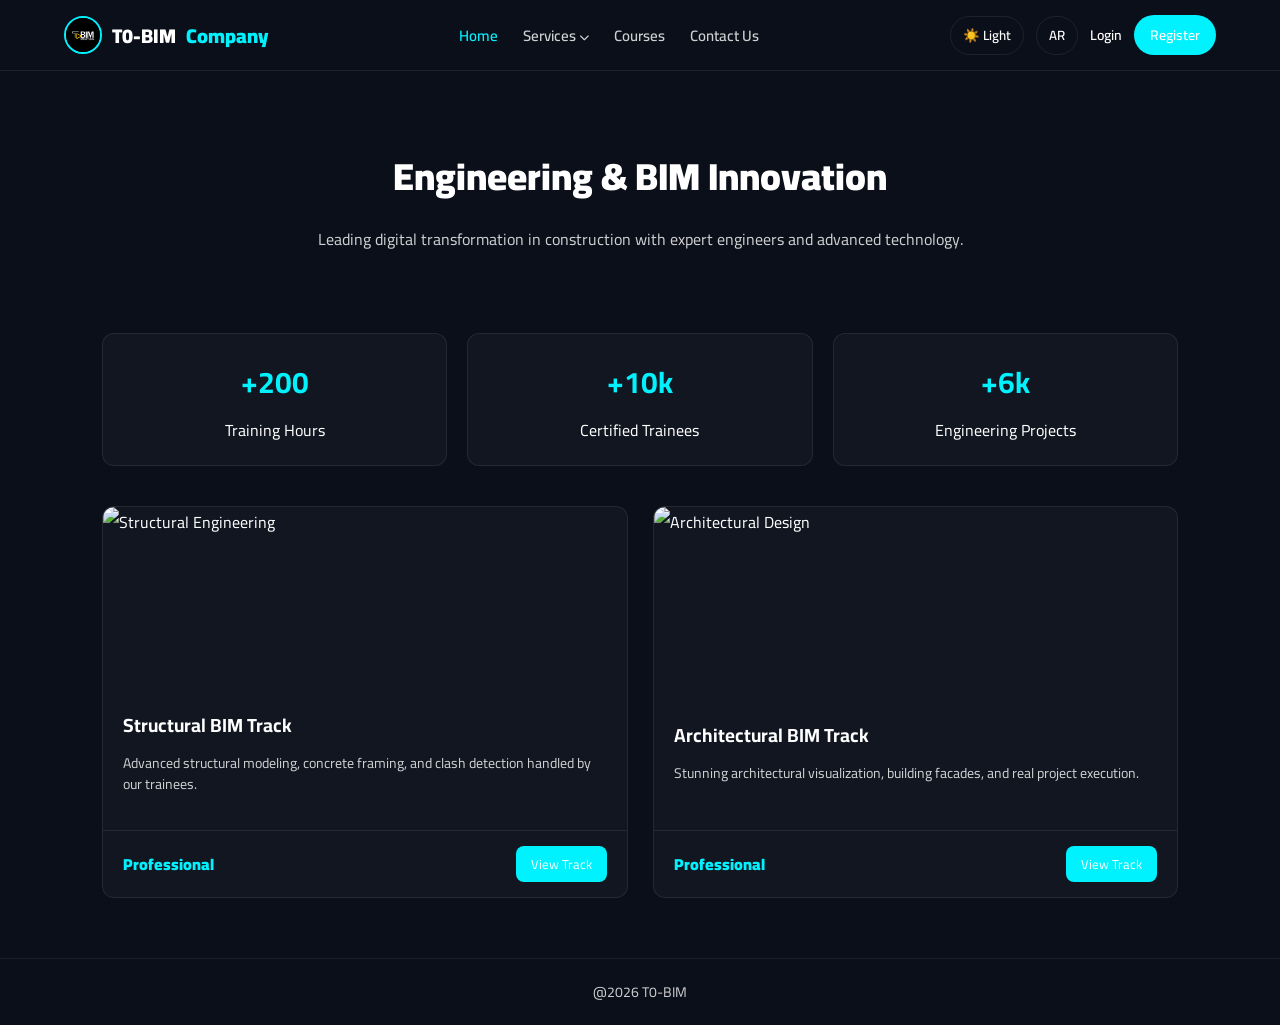
==== commit eb58381e: "Update index.html" ====
--- a/index.html
+++ b/index.html
@@ -3,7 +3,7 @@
 <head>
     <meta charset="UTF-8">
     <meta name="viewport" content="width=device-width, initial-scale=1.0">
-    <title>Courses - T0-BIM</title>
+    <title>T0-BIM - Engineering Solutions</title>
     <link rel="icon" type="image/jpeg" href="TOBIM.jpg">
     <link rel="stylesheet" href="css/style.css">
     <link href="https://fonts.googleapis.com/css2?family=Cairo:wght@300;400;600;700;900&display=swap" rel="stylesheet">
@@ -12,11 +12,18 @@
 <body class="dark-mode">
     <header class="header">
         <a href="index.html" class="logo">
-            <img src="TOBIM.jpg" alt="T0-BIM Logo"> T0-BIM <span>Courses</span>
+            <img src="TOBIM.jpg" alt="T0-BIM Logo"> T0-BIM <span>Company</span>
         </a>
         <nav class="navbar">
-            <a href="index.html">Home</a>
-            <a href="courses.html" class="active">Courses</a>
+            <a href="index.html" class="active">Home</a>
+            <div class="dropdown">
+                <a href="#">Services <i class="fas fa-chevron-down" style="font-size: 10px;"></i></a>
+                <div class="dropdown-content">
+                    <a href="structural-bim.html">Structural BIM</a>
+                    <a href="architectural-bim.html">Architectural BIM</a>
+                </div>
+            </div>
+            <a href="courses.html">Courses</a>
             <a href="contact.html">Contact Us</a>
         </nav>
         <div class="header-actions">
@@ -29,32 +36,47 @@
 
     <section class="page-hero">
         <div>
-            <h1>Specialized Engineering Programs</h1>
-            <p>Master Autodesk Revit, 3ds Max, Navisworks, and C++ automation.</p>
+            <h1>Engineering & BIM Innovation</h1>
+            <p>Leading digital transformation in construction with expert engineers and advanced technology.</p>
         </div>
     </section>
 
+    <div class="stats-container">
+        <div class="stat-card">
+            <h3>+200</h3>
+            <p>Training Hours</p>
+        </div>
+        <div class="stat-card">
+            <h3>+10k</h3>
+            <p>Certified Trainees</p>
+        </div>
+        <div class="stat-card">
+            <h3>+6k</h3>
+            <p>Engineering Projects</p>
+        </div>
+    </div>
+
     <div class="courses-container">
         <div class="course-card">
-            <img src="https://images.unsplash.com/photo-1590381105924-c72589b9ef3f?auto=format&fit=crop&w=600&q=80" alt="Revit Course">
+            <img src="https://images.unsplash.com/photo-1590381105924-c72589b9ef3f?auto=format&fit=crop&w=600&q=80" alt="Structural Engineering">
             <div class="course-content">
-                <h3>Autodesk Revit Complete</h3>
-                <p>From absolute zero to professional engineering modeling.</p>
+                <h3>Structural BIM Track</h3>
+                <p>Advanced structural modeling, concrete framing, and clash detection handled by our trainees.</p>
             </div>
             <div class="course-footer">
-                <span class="price">Revit</span>
-                <a href="course-details.html" class="details-btn">View Details</a>
+                <span class="price">Professional</span>
+                <a href="structural-bim.html" class="details-btn">View Track</a>
             </div>
         </div>
         <div class="course-card">
-            <img src="https://images.unsplash.com/photo-1486406146926-c627a92ad1ab?auto=format&fit=crop&w=600&q=80" alt="3ds Max Course">
+            <img src="https://images.unsplash.com/photo-1486406146926-c627a92ad1ab?auto=format&fit=crop&w=600&q=80" alt="Architectural Design">
             <div class="course-content">
-                <h3>3ds Max Architectural Visualization</h3>
-                <p>Realistic rendering and advanced spatial design techniques.</p>
+                <h3>Architectural BIM Track</h3>
+                <p>Stunning architectural visualization, building facades, and real project execution.</p>
             </div>
             <div class="course-footer">
-                <span class="price">3ds Max</span>
-                <a href="course-details.html" class="details-btn">View Details</a>
+                <span class="price">Professional</span>
+                <a href="architectural-bim.html" class="details-btn">View Track</a>
             </div>
         </div>
     </div>
